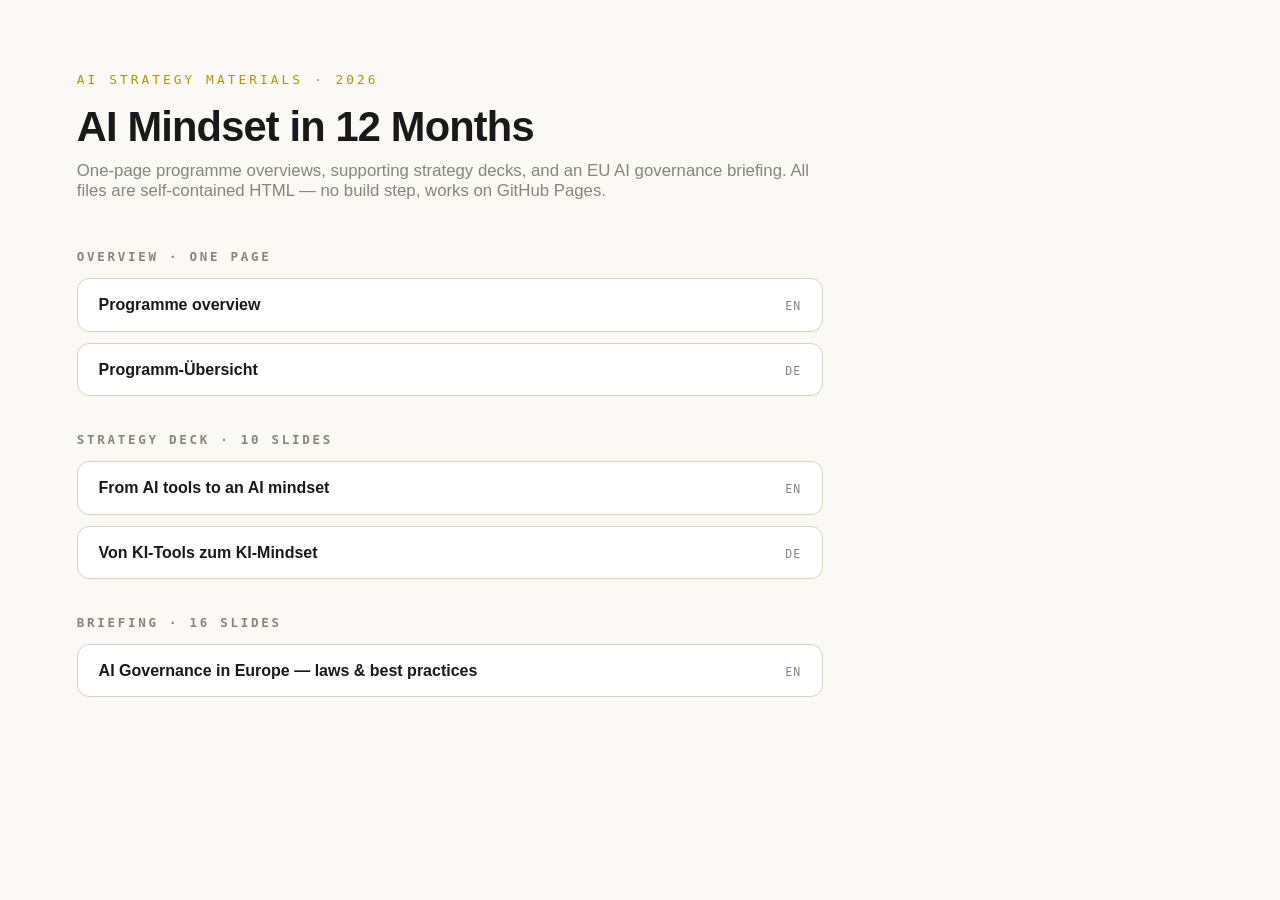
==== index.html @ 0ebdb9a2 "Add files via upload" ====
<!DOCTYPE html>
<html lang="en">
<head>
<meta charset="utf-8">
<meta name="viewport" content="width=device-width, initial-scale=1">
<title>AI Strategy Materials</title>
<style>
  :root{--bg:#faf9f5;--ink:#191919;--muted:#8a8578;--gold:#b0950f;--gold-soft:#c9b34a;--line:#d8d2c0;--panel:#fff;
  --mono:ui-monospace,SFMono-Regular,Menlo,Consolas,monospace;
  --sans:-apple-system,BlinkMacSystemFont,"Segoe UI",Helvetica,Arial,sans-serif}
  *{box-sizing:border-box;margin:0;padding:0}
  body{background:var(--bg);color:var(--ink);font-family:var(--sans);padding:8vh 6vw;max-width:900px}
  .kicker{font-family:var(--mono);font-size:.8rem;letter-spacing:.24em;color:var(--gold);margin-bottom:1rem}
  h1{font-size:2.6rem;font-weight:700;letter-spacing:-.02em;margin-bottom:.6rem}
  .sub{color:var(--muted);margin-bottom:3rem;font-size:1.05rem}
  h2{font-family:var(--mono);font-size:.78rem;letter-spacing:.22em;color:var(--muted);margin:2.2rem 0 .9rem;text-transform:uppercase}
  a.card{display:flex;justify-content:space-between;align-items:baseline;gap:1rem;background:var(--panel);
  border:1.5px solid var(--line);border-radius:12px;padding:1.05rem 1.3rem;margin-bottom:.7rem;
  text-decoration:none;color:var(--ink);transition:border-color .15s}
  a.card:hover{border-color:var(--gold)}
  a.card b{font-weight:600}
  a.card span{font-family:var(--mono);font-size:.72rem;color:var(--muted);letter-spacing:.1em;white-space:nowrap}
</style>
</head>
<body>
  <div class="kicker">AI STRATEGY MATERIALS · 2026</div>
  <h1>AI Mindset in 12 Months</h1>
  <p class="sub">One-page programme overviews, supporting strategy decks, and an EU AI governance briefing. All files are self-contained HTML — no build step, works on GitHub Pages.</p>

  <h2>Overview · one page</h2>
  <a class="card" href="ai-mindset-overview-en.html"><b>Programme overview</b><span>EN</span></a>
  <a class="card" href="ai-mindset-overview-de.html"><b>Programm-Übersicht</b><span>DE</span></a>

  <h2>Strategy deck · 10 slides</h2>
  <a class="card" href="ai-mindset-deck-en.html"><b>From AI tools to an AI mindset</b><span>EN</span></a>
  <a class="card" href="ai-mindset-deck-de.html"><b>Von KI-Tools zum KI-Mindset</b><span>DE</span></a>

  <h2>Briefing · 16 slides</h2>
  <a class="card" href="ai-governance-europe-deck.html"><b>AI Governance in Europe — laws &amp; best practices</b><span>EN</span></a>
</body>
</html>
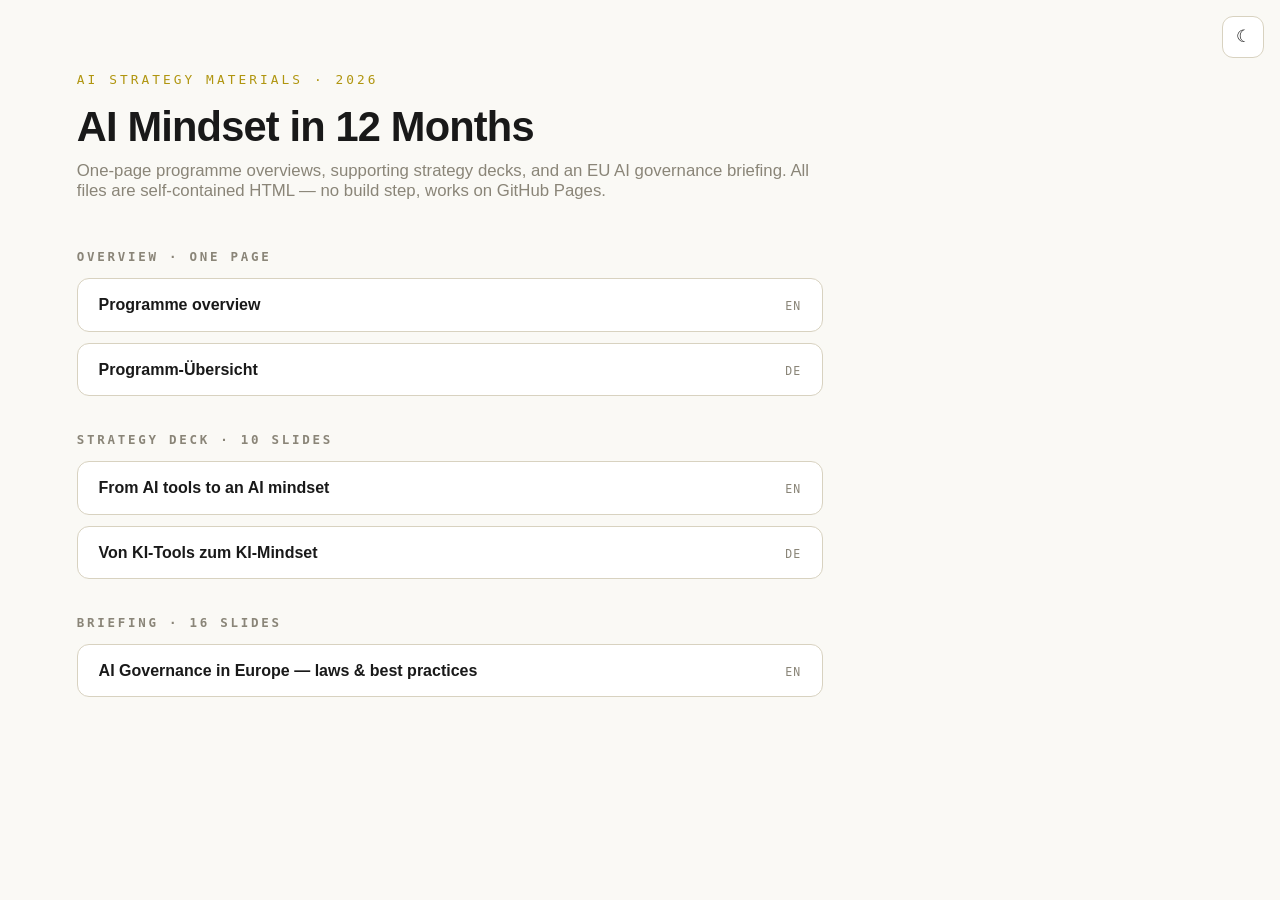
==== commit 9170513b: "Add files via upload" ====
--- a/index.html
+++ b/index.html
@@ -8,8 +8,21 @@
   :root{--bg:#faf9f5;--ink:#191919;--muted:#8a8578;--gold:#b0950f;--gold-soft:#c9b34a;--line:#d8d2c0;--panel:#fff;
   --mono:ui-monospace,SFMono-Regular,Menlo,Consolas,monospace;
   --sans:-apple-system,BlinkMacSystemFont,"Segoe UI",Helvetica,Arial,sans-serif}
+  :root[data-theme="dark"]{--bg:#101214;--ink:#e9e6dd;--muted:#8f8b80;--gold:#d9c95a;
+  --gold-soft:#8d7d2c;--line:#31353a;--panel:#191c1f}
   *{box-sizing:border-box;margin:0;padding:0}
-  body{background:var(--bg);color:var(--ink);font-family:var(--sans);padding:8vh 6vw;max-width:900px}
+  body{background:var(--bg);color:var(--ink);font-family:var(--sans);padding:8vh 6vw;max-width:900px;
+  transition:background .2s,color .2s;-webkit-text-size-adjust:100%}
+  .theme-toggle{position:fixed;top:1rem;right:1rem;z-index:60;background:var(--panel);
+  border:1.5px solid var(--line);color:var(--ink);width:42px;height:42px;border-radius:11px;
+  cursor:pointer;font-size:1.05rem;display:flex;align-items:center;justify-content:center;line-height:1}
+  .theme-toggle:hover{border-color:var(--gold)}
+  @media(max-width:640px){
+    body{padding:4.5rem 7vw 4rem}
+    h1{font-size:1.95rem}
+    .sub{font-size:.98rem;margin-bottom:2rem}
+    a.card{padding:1.1rem 1.15rem;flex-direction:column;gap:.3rem;align-items:flex-start}
+  }
   .kicker{font-family:var(--mono);font-size:.8rem;letter-spacing:.24em;color:var(--gold);margin-bottom:1rem}
   h1{font-size:2.6rem;font-weight:700;letter-spacing:-.02em;margin-bottom:.6rem}
   .sub{color:var(--muted);margin-bottom:3rem;font-size:1.05rem}
@@ -37,5 +50,23 @@
 
   <h2>Briefing · 16 slides</h2>
   <a class="card" href="ai-governance-europe-deck.html"><b>AI Governance in Europe — laws &amp; best practices</b><span>EN</span></a>
+
+<button class="theme-toggle" id="themeToggle" type="button" aria-label="Switch colour theme"></button>
+<script>
+(function(){
+  var r=document.documentElement,k='theme',s=null;
+  try{s=localStorage.getItem(k)}catch(e){}
+  r.setAttribute('data-theme', s || (matchMedia('(prefers-color-scheme: dark)').matches?'dark':'light'));
+  var b=document.getElementById('themeToggle');
+  function paint(){b.textContent=r.getAttribute('data-theme')==='dark'?'☀':'☾';}
+  paint();
+  b.addEventListener('click',function(){
+    var n=r.getAttribute('data-theme')==='dark'?'light':'dark';
+    r.setAttribute('data-theme',n);
+    try{localStorage.setItem(k,n)}catch(e){}
+    paint();
+  });
+})();
+</script>
 </body>
 </html>
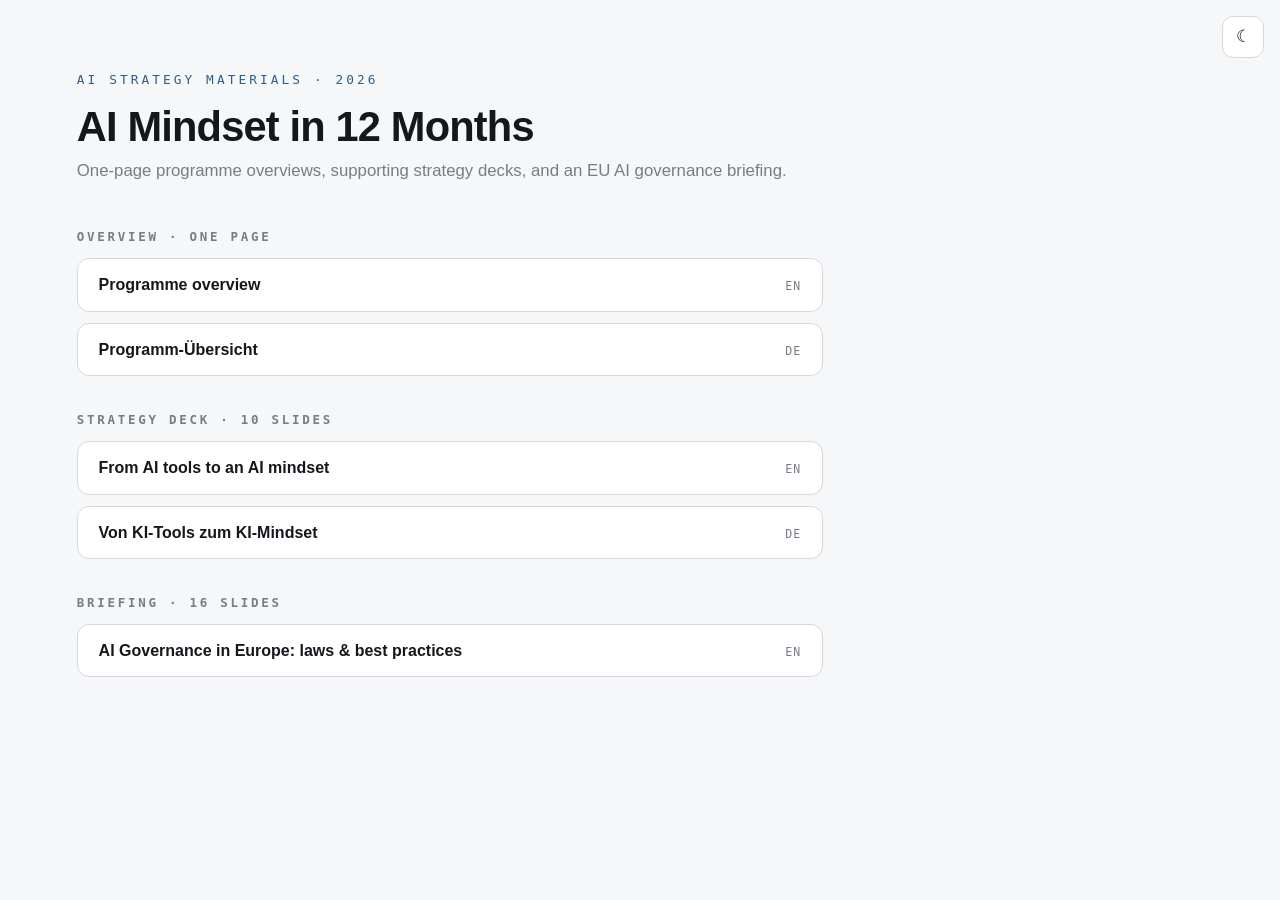
==== commit 803de45b: "Add files via upload" ====
--- a/index.html
+++ b/index.html
@@ -5,11 +5,11 @@
 <meta name="viewport" content="width=device-width, initial-scale=1">
 <title>AI Strategy Materials</title>
 <style>
-  :root{--bg:#faf9f5;--ink:#191919;--muted:#8a8578;--gold:#b0950f;--gold-soft:#c9b34a;--line:#d8d2c0;--panel:#fff;
+  :root{--bg:#f6f7f9;--ink:#14181d;--muted:#767d86;--gold:#2f5d8a;--gold-soft:#c2c9d2;--line:#d3d8de;--panel:#fff;
   --mono:ui-monospace,SFMono-Regular,Menlo,Consolas,monospace;
   --sans:-apple-system,BlinkMacSystemFont,"Segoe UI",Helvetica,Arial,sans-serif}
-  :root[data-theme="dark"]{--bg:#101214;--ink:#e9e6dd;--muted:#8f8b80;--gold:#d9c95a;
-  --gold-soft:#8d7d2c;--line:#31353a;--panel:#191c1f}
+  :root[data-theme="dark"]{--bg:#0f1215;--ink:#e8eaed;--muted:#8b939c;--gold:#6fa3d6;
+  --gold-soft:#39414a;--line:#282e35;--panel:#171b20}
   *{box-sizing:border-box;margin:0;padding:0}
   body{background:var(--bg);color:var(--ink);font-family:var(--sans);padding:8vh 6vw;max-width:900px;
   transition:background .2s,color .2s;-webkit-text-size-adjust:100%}
@@ -38,7 +38,7 @@
 <body>
   <div class="kicker">AI STRATEGY MATERIALS · 2026</div>
   <h1>AI Mindset in 12 Months</h1>
-  <p class="sub">One-page programme overviews, supporting strategy decks, and an EU AI governance briefing. All files are self-contained HTML — no build step, works on GitHub Pages.</p>
+  <p class="sub">One-page programme overviews, supporting strategy decks, and an EU AI governance briefing.</p>
 
   <h2>Overview · one page</h2>
   <a class="card" href="ai-mindset-overview-en.html"><b>Programme overview</b><span>EN</span></a>
@@ -49,7 +49,7 @@
   <a class="card" href="ai-mindset-deck-de.html"><b>Von KI-Tools zum KI-Mindset</b><span>DE</span></a>
 
   <h2>Briefing · 16 slides</h2>
-  <a class="card" href="ai-governance-europe-deck.html"><b>AI Governance in Europe — laws &amp; best practices</b><span>EN</span></a>
+  <a class="card" href="ai-governance-europe-deck.html"><b>AI Governance in Europe: laws &amp; best practices</b><span>EN</span></a>
 
 <button class="theme-toggle" id="themeToggle" type="button" aria-label="Switch colour theme"></button>
 <script>
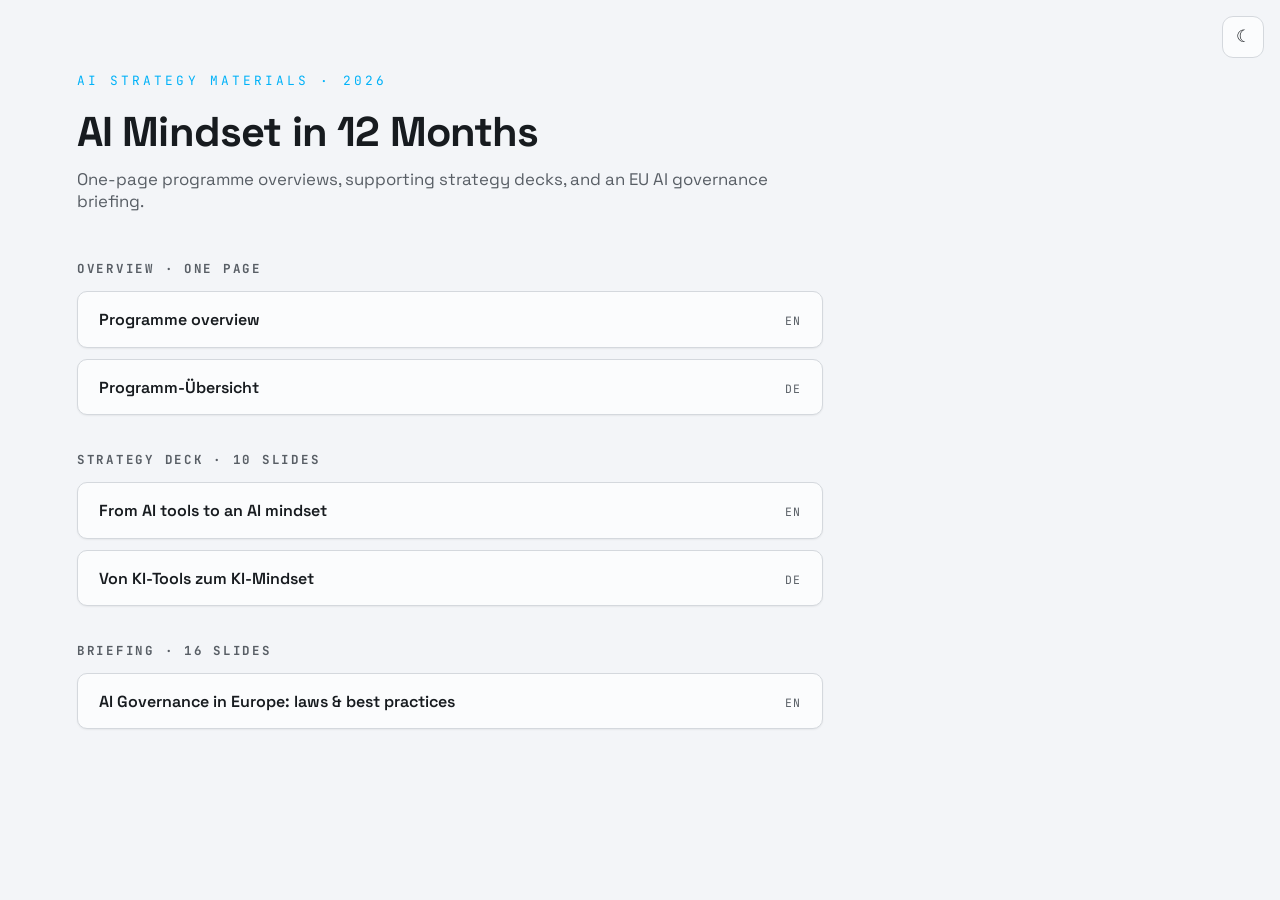
==== commit 33dd360a: "Add files via upload responsive version" ====
--- a/index.html
+++ b/index.html
@@ -5,11 +5,21 @@
 <meta name="viewport" content="width=device-width, initial-scale=1">
 <title>AI Strategy Materials</title>
 <style>
-  :root{--bg:#f6f7f9;--ink:#14181d;--muted:#767d86;--gold:#2f5d8a;--gold-soft:#c2c9d2;--line:#d3d8de;--panel:#fff;
-  --mono:ui-monospace,SFMono-Regular,Menlo,Consolas,monospace;
-  --sans:-apple-system,BlinkMacSystemFont,"Segoe UI",Helvetica,Arial,sans-serif}
-  :root[data-theme="dark"]{--bg:#0f1215;--ink:#e8eaed;--muted:#8b939c;--gold:#6fa3d6;
-  --gold-soft:#39414a;--line:#282e35;--panel:#171b20}
+@import url('https://fonts.googleapis.com/css2?family=JetBrains+Mono:ital,wght@0,300;0,400;0,500;0,700;1,400&family=Space+Grotesk:wght@300;400;500;600;700&display=swap');
+  :root{
+    --bg:oklch(97% 0.004 250); --ink:oklch(22% 0.01 250); --muted:oklch(48% 0.014 250);
+    --gold:oklch(72% 0.16 235); --gold-soft:oklch(86% 0.03 235); --secondary:oklch(74% 0.19 48);
+    --nogo:oklch(68% 0.2 22);
+    --line:oklch(88% 0.008 250); --panel:oklch(99% 0.002 250);
+    --mono:'JetBrains Mono',ui-monospace,'SF Mono',monospace;
+    --sans:'Space Grotesk',-apple-system,BlinkMacSystemFont,"Segoe UI",Helvetica,Arial,sans-serif;
+  }
+  :root[data-theme="dark"]{
+    --bg:oklch(23% 0.012 250); --ink:oklch(93% 0.004 250); --muted:oklch(70% 0.012 250);
+    --gold:oklch(76% 0.19 235); --gold-soft:oklch(40% 0.05 235); --secondary:oklch(78% 0.21 48);
+    --nogo:oklch(74% 0.23 22);
+    --line:oklch(36% 0.012 250); --panel:oklch(27% 0.014 250);
+  }
   *{box-sizing:border-box;margin:0;padding:0}
   body{background:var(--bg);color:var(--ink);font-family:var(--sans);padding:8vh 6vw;max-width:900px;
   transition:background .2s,color .2s;-webkit-text-size-adjust:100%}
@@ -28,8 +38,8 @@
   .sub{color:var(--muted);margin-bottom:3rem;font-size:1.05rem}
   h2{font-family:var(--mono);font-size:.78rem;letter-spacing:.22em;color:var(--muted);margin:2.2rem 0 .9rem;text-transform:uppercase}
   a.card{display:flex;justify-content:space-between;align-items:baseline;gap:1rem;background:var(--panel);
-  border:1.5px solid var(--line);border-radius:12px;padding:1.05rem 1.3rem;margin-bottom:.7rem;
-  text-decoration:none;color:var(--ink);transition:border-color .15s}
+  border:1.5px solid var(--line);border-radius:10px;padding:1.05rem 1.3rem;margin-bottom:.7rem;
+  text-decoration:none;color:var(--ink);transition:border-color .15s;box-shadow:0 1px 2px oklch(0% 0 0 / 0.06)}
   a.card:hover{border-color:var(--gold)}
   a.card b{font-weight:600}
   a.card span{font-family:var(--mono);font-size:.72rem;color:var(--muted);letter-spacing:.1em;white-space:nowrap}
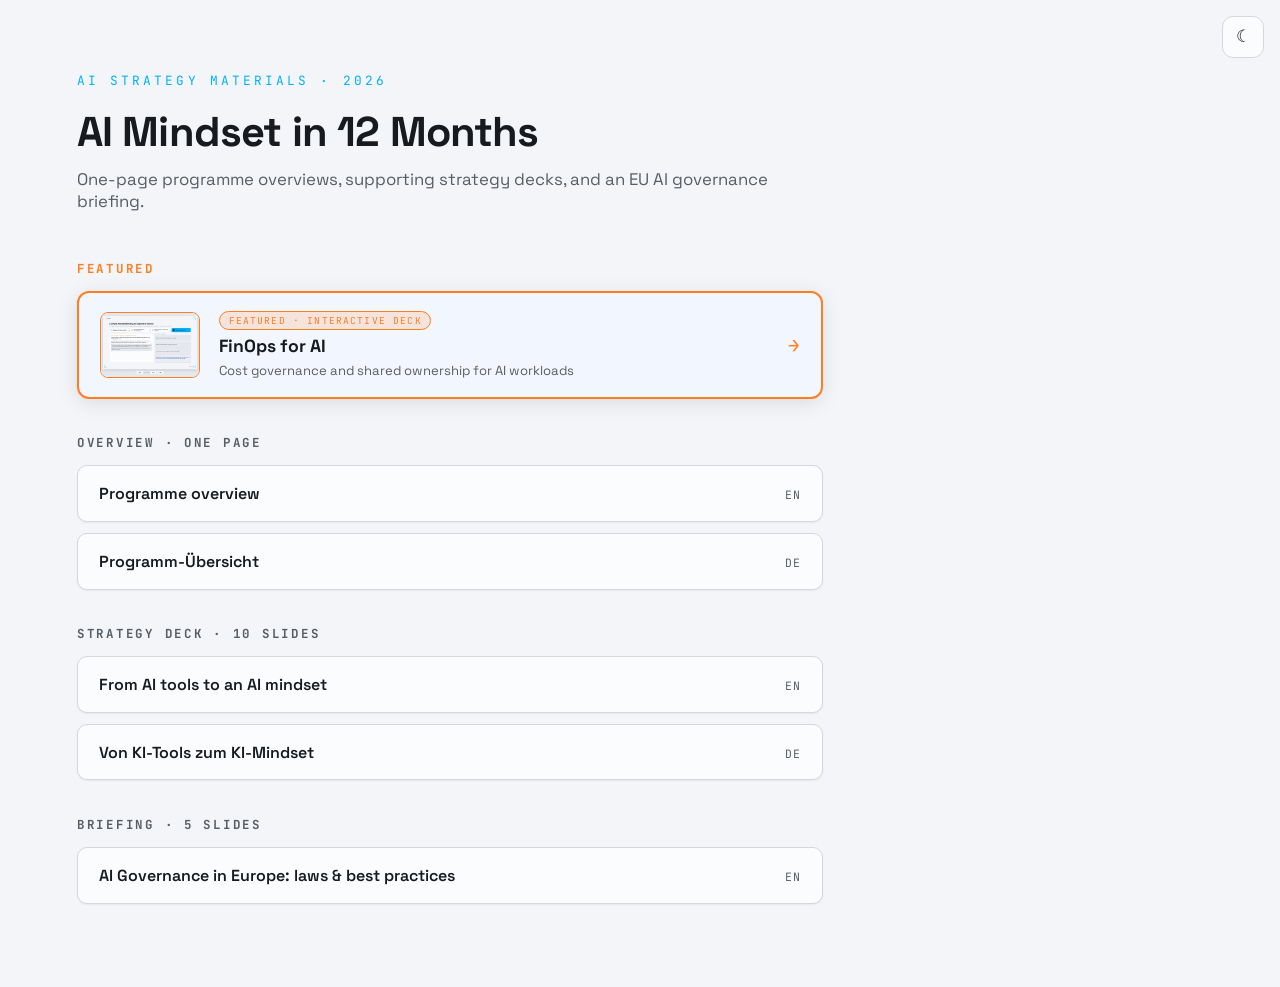
==== commit 6e4621a9: "Add files via upload updated to final version" ====
--- a/index.html
+++ b/index.html
@@ -43,12 +43,41 @@
   a.card:hover{border-color:var(--gold)}
   a.card b{font-weight:600}
   a.card span{font-family:var(--mono);font-size:.72rem;color:var(--muted);letter-spacing:.1em;white-space:nowrap}
+  /* featured card */
+  .featured-card{display:flex;align-items:center;gap:1.2rem;text-decoration:none;color:var(--ink);
+    background:color-mix(in oklch, var(--secondary) 6%, var(--panel));
+    border:2px solid var(--secondary);border-radius:12px;padding:1.1rem 1.3rem;margin-bottom:.7rem;
+    box-shadow:0 4px 20px oklch(0% 0 0 / 0.1);transition:transform .15s,box-shadow .15s}
+  .featured-card:hover{transform:translateY(-1px);box-shadow:0 8px 28px oklch(0% 0 0 / 0.14)}
+  .fc-thumb{width:100px;height:66px;object-fit:cover;border-radius:8px;border:1px solid var(--secondary);flex:0 0 auto;background:var(--bg)}
+  .fc-body{display:flex;flex-direction:column;gap:.3rem;flex:1;min-width:0}
+  .fc-badge{font-family:var(--mono);font-size:.6rem;letter-spacing:.12em;color:var(--secondary);
+    background:color-mix(in oklch, var(--secondary) 16%, transparent);border:1px solid var(--secondary);
+    border-radius:999px;padding:.15rem .55rem;width:fit-content}
+  .fc-title{font-size:1.1rem;font-weight:700}
+  .fc-sub{font-family:var(--sans);font-size:.82rem;color:var(--muted);font-weight:400}
+  .fc-arrow{font-family:var(--mono);color:var(--secondary);font-size:1.2rem;flex:0 0 auto}
+  @media(max-width:640px){
+    .featured-card{flex-wrap:wrap;padding:1rem}
+    .fc-thumb{width:72px;height:48px}
+  }
 </style>
 </head>
 <body>
   <div class="kicker">AI STRATEGY MATERIALS · 2026</div>
   <h1>AI Mindset in 12 Months</h1>
   <p class="sub">One-page programme overviews, supporting strategy decks, and an EU AI governance briefing.</p>
+
+  <h2 style="color:var(--secondary)">Featured</h2>
+  <a class="featured-card" href="finops-for-ai.dc.html">
+    <img src="finops-thumbnail.webp" alt="" class="fc-thumb">
+    <div class="fc-body">
+      <span class="fc-badge">FEATURED · INTERACTIVE DECK</span>
+      <span class="fc-title">FinOps for AI</span>
+      <span class="fc-sub">Cost governance and shared ownership for AI workloads</span>
+    </div>
+    <span class="fc-arrow">→</span>
+  </a>
 
   <h2>Overview · one page</h2>
   <a class="card" href="ai-mindset-overview-en.html"><b>Programme overview</b><span>EN</span></a>
@@ -58,7 +87,7 @@
   <a class="card" href="ai-mindset-deck-en.html"><b>From AI tools to an AI mindset</b><span>EN</span></a>
   <a class="card" href="ai-mindset-deck-de.html"><b>Von KI-Tools zum KI-Mindset</b><span>DE</span></a>
 
-  <h2>Briefing · 16 slides</h2>
+  <h2>Briefing · 5 slides</h2>
   <a class="card" href="ai-governance-europe-deck.html"><b>AI Governance in Europe: laws &amp; best practices</b><span>EN</span></a>
 
 <button class="theme-toggle" id="themeToggle" type="button" aria-label="Switch colour theme"></button>
